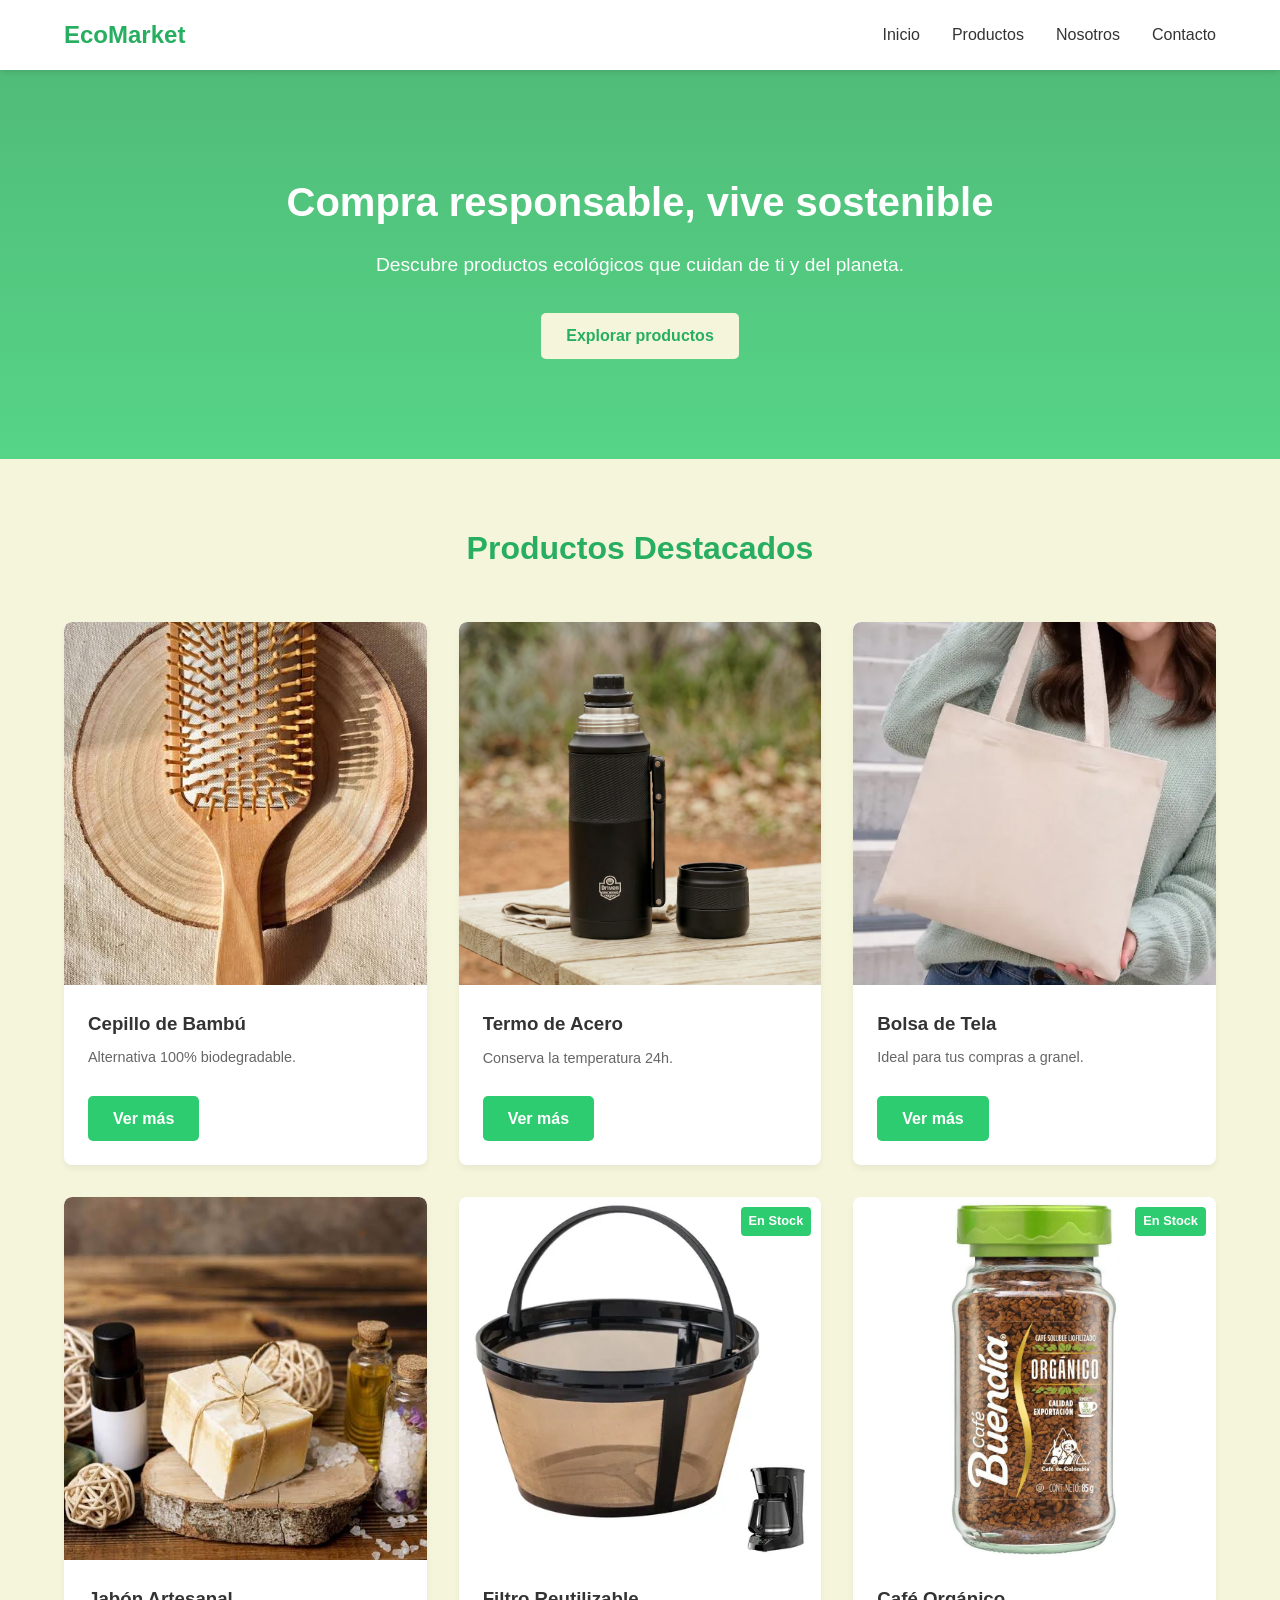
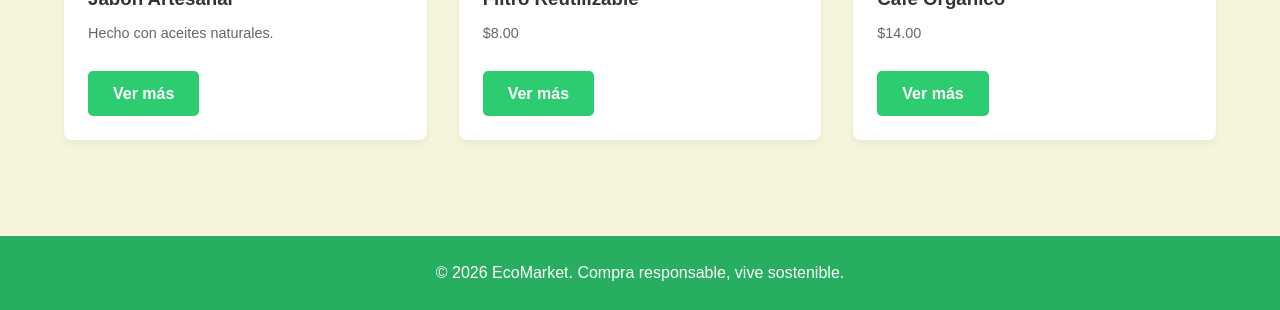
==== index.html @ ef02b25c "Add files via upload" ====
<!DOCTYPE html>
<html lang="es">
<head>
    <meta charset="UTF-8">
    <meta name="viewport" content="width=device-width, initial-scale=1.0">
    <title>EcoMarket | Compra responsable</title>
    <link rel="icon" type="image/png" href="/img/icons/imagen-todo-removebg-preview.png">
    <link rel="stylesheet" href="css/main.css">
    <link rel="stylesheet" href="css/layout.css">
    <link rel="stylesheet" href="css/components.css">
    <link rel="stylesheet" href="css/animations.css">
</head>
<body>
    <header class="header">
        <div class="logo">EcoMarket</div>
        
        <input type="checkbox" id="menu-toggle" class="menu-toggle">
        <label for="menu-toggle" class="menu-icon">&#9776;</label>
        
        <nav class="nav">
            <ul>
                <li><a href="index.html" class="active">Inicio</a></li>
                <li><a href="views/productos.html">Productos</a></li>
                <li><a href="views/sobre-nosotros.html">Nosotros</a></li>
                <li><a href="views/contacto.html">Contacto</a></li>
            </ul>
        </nav>
    </header>

    <main>
        <section class="hero">
            <div class="hero-content">
                <h1>Compra responsable, vive sostenible</h1>
                <p>Descubre productos ecológicos que cuidan de ti y del planeta.</p>
                <a href="views/productos.html" class="btn-cta">Explorar productos</a>
            </div>
        </section>

        <section class="productos-destacados">
            <h2>Productos Destacados</h2>
            <div class="grid-productos">
                <article class="card-producto">
                    <img src="/img/products/cepillo-bambu.jpg" alt="cepillo-bambu" class="img-producto">
                    <div class="info-producto">
                        <h3>Cepillo de Bambú</h3>
                        <p>Alternativa 100% biodegradable.</p>
                        <a href="views/productos.html" class="btn-secundario">Ver más</a>
                    </div>
                </article>
                
                <article class="card-producto">
                    <img src="/img/products/termo de acero.webp" alt="termo" class="img-producto">
                    <div class="info-producto">
                        <h3>Termo de Acero</h3>
                        <p>Conserva la temperatura 24h.</p>
                        <a href="views/productos.html" class="btn-secundario">Ver más</a>
                    </div>
                </article>

                <article class="card-producto">
                    <img src="/img/products/bolsa-tote-tela.webp" alt="bolsa-tote-tela" class="img-producto">
                    <div class="info-producto">
                        <h3>Bolsa de Tela</h3>
                        <p>Ideal para tus compras a granel.</p>
                        <a href="views/productos.html" class="btn-secundario">Ver más</a>
                    </div>
                </article>

                <article class="card-producto">
                    <img src="../img/products/jabon-artesanal.jpg" alt="jabon-artesanal" class="img-producto">
                    <div class="info-producto">
                        <h3>Jabón Artesanal</h3>
                        <p>Hecho con aceites naturales.</p>
                        <a href="views/productos.html" class="btn-secundario">Ver más</a>
                    </div>
                </article>

                <article class="card-producto cat-hogar pag-1 precio-bajo">
        <div class="etiqueta-stock stock-disponible">En Stock</div>
        <img src="/img/products/filtro-reutilizable.webp" alt="filtro-reutilizable" class="img-producto">
        <div class="info-producto">
            <h3>Filtro Reutilizable</h3>
            <p class="precio">$8.00</p>
            <div class="acciones-producto">
                <a href="#producto-5" class="btn-secundario">Ver más</a>
                
            </div>
        </div>
    </article>

                <article class="card-producto cat-alimento pag-2 precio-medio">
        <div class="etiqueta-stock stock-disponible">En Stock</div>
        <img src="/img/products/cafe-organico.webp" alt="cafe-organico" class="img-producto">
        <div class="info-producto">
            <h3>Café Orgánico</h3>
            <p class="precio">$14.00</p>
            <div class="acciones-producto">
                <a href="#producto-16" class="btn-secundario">Ver más</a>
              
            </div>
        </div>
    </article>
            </div>
        </section>
    </main>

    <footer class="footer">
        <p>&copy; 2026 EcoMarket. Compra responsable, vive sostenible.</p>
    </footer>
</body>
</html>
---- css/main.css ----
:root {
    --color-primario: #2ecc71;
    --color-secundario: #27ae60;
    --color-fondo: #f5f5dc; 
    --color-texto: #333333;
    --color-blanco: #ffffff;
    --fuente-principal: 'Segoe UI', Tahoma, Geneva, Verdana, sans-serif;
}

* {
    margin: 0;
    padding: 0;
    box-sizing: border-box;
}

body {
    font-family: var(--fuente-principal);
    background-color: var(--color-fondo);
    color: var(--color-texto);
    line-height: 1.6;
    display: flex;
    flex-direction: column;
    min-height: 100vh;
}

main {
    flex: 1;
}
---- css/layout.css ----
.header {
    background-color: var(--color-blanco);
    padding: 1rem 5%;
    display: flex;
    justify-content: space-between;
    align-items: center;
    box-shadow: 0 2px 5px rgba(0,0,0,0.1);
    position: sticky;
    top: 0;
    z-index: 100;
}

.logo {
    font-size: 1.5rem;
    font-weight: bold;
    color: var(--color-secundario);
}

.menu-toggle { display: none; }

.menu-icon {
    font-size: 1.5rem;
    cursor: pointer;
    color: var(--color-secundario);
}

.nav {
    display: none;
    width: 100%;
    position: absolute;
    top: 100%;
    left: 0;
    background-color: var(--color-blanco);
    box-shadow: 0 4px 6px rgba(0,0,0,0.1);
}

.nav ul {
    list-style: none;
    display: flex;
    flex-direction: column;
}

.nav ul li a {
    display: block;
    padding: 1rem;
    text-decoration: none;
    color: var(--color-texto);
    text-align: center;
    border-bottom: 1px solid #eee;
}

.menu-toggle:checked ~ .nav { display: block; }

.footer {
    background-color: var(--color-secundario);
    color: var(--color-blanco);
    text-align: center;
    padding: 1.5rem;
    margin-top: 2rem;
}

.hero {
    background: linear-gradient(rgba(39, 174, 96, 0.8), rgba(46, 204, 113, 0.8));
    color: var(--color-blanco);
    text-align: center;
    padding: 100px 20px;
    display: flex;
    justify-content: center;
    align-items: center;
}

.hero-content h1 {
    font-size: 2.5rem;
    margin-bottom: 1rem;
}

.hero-content p {
    font-size: 1.2rem;
    margin-bottom: 2rem;
}

.productos-destacados {
    padding: 4rem 5%;
    text-align: center;
}

.productos-destacados h2 {
    font-size: 2rem;
    color: var(--color-secundario);
    margin-bottom: 3rem;
}

.grid-productos {
    display: grid;
    grid-template-columns: 1fr;
    gap: 2rem;
}

@media (min-width: 600px) {
    .grid-productos { grid-template-columns: repeat(2, 1fr); }
}

@media (min-width: 768px) {
    .menu-icon { display: none; }
    .nav {
        display: flex;
        position: static;
        width: auto;
        box-shadow: none;
    }
    .nav ul { flex-direction: row; gap: 2rem; }
    .nav ul li a { padding: 0; border-bottom: none; }
}

@media (min-width: 900px) {
    .grid-productos { grid-template-columns: repeat(3, 1fr); }
}

.contenedor-catalogo {
    display: flex;
    flex-direction: column; 
    gap: 2rem;
    padding: 2rem 5%;
}

.sidebar-filtros {
    background-color: var(--color-blanco);
    padding: 1.5rem;
    border-radius: 8px;
    box-shadow: 0 2px 5px rgba(0,0,0,0.05);
}

.seccion-productos {
    flex: 1;
}

.grid-catalogo {
    display: grid;
    grid-template-columns: 1fr;
    gap: 1.5rem;
    margin-bottom: 2rem;
}

@media (min-width: 600px) {
    .grid-catalogo {
        grid-template-columns: repeat(2, 1fr); 
    }
}

@media (min-width: 600px) {
    .grid-catalogo {
        grid-template-columns: repeat(2, 1fr); 
    }
}

@media (min-width: 900px) {
    .contenedor-catalogo {
        flex-direction: row;
        align-items: flex-start;
    }

    .sidebar-filtros {
        width: 250px;
        position: sticky;
        top: 80px;
    }

    .grid-catalogo {
        grid-template-columns: repeat(4, 1fr); 
    }
}



.seccion-historia {
    display: flex;
    flex-direction: column;
    gap: 2rem;
    padding: 4rem 5%;
    align-items: center;
}

.historia-texto { flex: 1; }
.historia-texto h2 { font-size: 2rem; color: var(--color-secundario); margin-bottom: 1rem; }
.historia-texto h3 { font-size: 1.5rem; color: var(--color-primario); margin: 1.5rem 0 0.5rem; }
.historia-texto p { margin-bottom: 1rem; font-size: 1.1rem; }

.historia-imagen { flex: 1; width: 100%; }
.imagen-placeholder.grande { height: 350px; border-radius: 8px; }

.titulo-centrado {
    text-align: center;
    font-size: 2rem;
    color: var(--color-secundario);
    margin-bottom: 3rem;
}

.seccion-principios, .seccion-testimonios {
    padding: 4rem 5%;
    background-color: var(--color-blanco);
}

.seccion-testimonios {
    background-color: var(--color-fondo);
}

.grid-principios {
    display: grid;
    grid-template-columns: 1fr;
    gap: 2rem;
}

.carrusel-css {
    display: flex;
    gap: 1.5rem;
    overflow-x: auto;
    padding-bottom: 1.5rem;
    scroll-snap-type: x mandatory;
}

@media (min-width: 768px) {
    .seccion-historia {
        flex-direction: row; 
    }
    .grid-principios {
        grid-template-columns: repeat(3, 1fr);
    }
    .carrusel-css {
        justify-content: center; 
        overflow-x: visible;
    }
}

.contenedor-contacto {
    display: flex;
    flex-direction: column;
    gap: 3rem;
    padding: 4rem 5%;
    max-width: 1200px;
    margin: 0 auto;
}

.seccion-formulario {
    flex: 1;
    background-color: var(--color-blanco);
    padding: 2rem;
    border-radius: 8px;
    box-shadow: 0 4px 6px rgba(0,0,0,0.05);
}

.seccion-formulario h2 {
    color: var(--color-secundario);
    margin-bottom: 0.5rem;
}

.seccion-formulario p {
    margin-bottom: 2rem;
    color: #666;
}

.info-contacto {
    flex: 1;
    display: flex;
    flex-direction: column;
    gap: 2rem;
}

.mapa-placeholder {
    width: 100%;
    height: 250px;
    background-color: #d1d8d3;
    display: flex;
    justify-content: center;
    align-items: center;
    border-radius: 8px;
    color: #777;
    font-weight: bold;
}

@media (min-width: 900px) {
    .contenedor-contacto {
        flex-direction: row;
    }
}
---- css/components.css ----
.btn-cta, .btn-secundario {
    display: inline-block;
    text-decoration: none;
    padding: 10px 25px;
    border-radius: 5px;
    font-weight: bold;
}

.btn-cta {
    background-color: var(--color-fondo);
    color: var(--color-secundario);
}

.btn-secundario {
    background-color: var(--color-primario);
    color: var(--color-blanco);
    margin-top: 10px;
}

.card-producto {
    background-color: var(--color-blanco);
    border-radius: 8px;
    overflow: hidden;
    box-shadow: 0 4px 6px rgba(0,0,0,0.05);
    text-align: left;
}

.imagen-placeholder {
    background-color: #d1d8d3;
    height: 200px;
    display: flex;
    justify-content: center;
    align-items: center;
    color: #777;
    font-weight: bold;
}

.info-producto { padding: 1.5rem; }
.info-producto h3 { margin-bottom: 0.5rem; color: var(--color-texto); }
.info-producto p { color: #666; font-size: 0.9rem; margin-bottom: 1rem; }

.input-busqueda {
    width: 100%;
    padding: 0.8rem;
    border: 1px solid #ccc;
    border-radius: 5px;
    margin-bottom: 1.5rem;
    font-family: inherit;
}

.grupo-filtro h3 {
    font-size: 1.1rem;
    color: var(--color-secundario);
    margin-bottom: 0.5rem;
    border-bottom: 1px solid #eee;
    padding-bottom: 0.3rem;
}

.lista-filtros {
    list-style: none;
    margin-bottom: 1.5rem;
}

.lista-filtros li {
    margin-bottom: 0.5rem;
}

.lista-filtros label {
    cursor: pointer;
    color: #555;
    font-size: 0.95rem;
    display: flex;
    align-items: center;
    gap: 0.5rem;
}

.paginacion {
    display: flex;
    justify-content: center;
    gap: 0.5rem;
    margin-top: 2rem;
}

.btn-pagina {
    display: inline-block;
    padding: 8px 12px;
    background-color: var(--color-blanco);
    color: var(--color-texto);
    text-decoration: none;
    border-radius: 4px;
    border: 1px solid #ddd;
    font-weight: bold;
}

.btn-pagina.active, .btn-pagina:hover {
    background-color: var(--color-primario);
    color: var(--color-blanco);
    border-color: var(--color-primario);
}

.tarjeta-principio {
    text-align: center;
    padding: 2rem;
    border: 1px solid #eaeaea;
    border-radius: 8px;
    background-color: var(--color-blanco);
}

.icono-placeholder {
    font-size: 3rem;
    margin-bottom: 1rem;
}

.tarjeta-principio h3 {
    color: var(--color-secundario);
    margin-bottom: 0.5rem;
}

.formulario-contacto {
    display: flex;
    flex-direction: column;
    gap: 1.5rem;
}

.grupo-input {
    display: flex;
    flex-direction: column;
    gap: 0.5rem;
}

.grupo-input label {
    font-weight: bold;
    color: var(--color-texto);
}

.input-form {
    padding: 10px;
    border: 2px solid #ccc;
    border-radius: 5px;
    font-family: inherit;
    font-size: 1rem;
    outline: none;
    transition: border-color 0.3s ease;
}

.input-form:not(:placeholder-shown):valid {
    border-color: #2ecc71; 
    background-color: #f0fdf4;
}

.input-form:not(:placeholder-shown):invalid {
    border-color: #e74c3c; 
    background-color: #fef2f2;
}

.detalles-contacto h3, .redes-sociales h3 {
    color: var(--color-secundario);
    margin-bottom: 1rem;
}

.iconos-redes {
    display: flex;
    gap: 1rem;
}

.icono-red {
    display: flex;
    justify-content: center;
    align-items: center;
    width: 40px;
    height: 40px;
    background-color: var(--color-secundario);
    color: var(--color-blanco);
    text-decoration: none;
    border-radius: 50%;
    font-weight: bold;
}

.modal-producto {
    position: fixed;
    top: 0;
    left: 0;
    width: 100%;
    height: 100%;
    background-color: rgba(0, 0, 0, 0.7);
    display: flex;
    justify-content: center;
    align-items: center;
    z-index: 1000;

    opacity: 0;
    visibility: hidden;
    transition: opacity 0.3s ease, visibility 0.3s ease;
}


.modal-producto:target {
    opacity: 1;
    visibility: visible;
}

.modal-contenido {
    background-color: var(--color-blanco);
    padding: 2rem;
    border-radius: 8px;
    width: 90%;
    max-width: 500px;
    position: relative;
    text-align: center;
    box-shadow: 0 5px 15px rgba(0,0,0,0.3);
}

.modal-contenido h2 {
    color: var(--color-secundario);
    margin-bottom: 1rem;
    margin-top: 1rem;
}

.modal-contenido .imagen-placeholder {
    margin-bottom: 1rem;
}

.btn-cerrar {
    position: absolute;
    top: 10px;
    right: 15px;
    font-size: 1.8rem;
    color: #999;
    text-decoration: none;
    font-weight: bold;
    line-height: 1;
}

.btn-cerrar:hover {
    color: #e74c3c;
}

.precio-modal {
    font-size: 1.5rem;
    color: var(--color-primario);
    font-weight: bold;
    margin: 1rem 0;
}

.filtro-oculto {
    display: none;
}

.label-filtro {
    cursor: pointer;
    transition: color 0.3s ease;
}

.label-filtro:hover {
    color: var(--color-primario);
}

#cat-todos:checked ~ .sidebar-filtros label[for="cat-todos"],
#cat-hogar:checked ~ .sidebar-filtros label[for="cat-hogar"],
#cat-cuidado:checked ~ .sidebar-filtros label[for="cat-cuidado"] {
    color: var(--color-primario);
    font-weight: bold;
}

#cat-hogar:checked ~ .seccion-productos .card-producto:not(.cat-hogar) {
    display: none;
}

#cat-cuidado:checked ~ .seccion-productos .card-producto:not(.cat-cuidado) {
    display: none;
}



.filtro-oculto {
    display: none;
}

.label-filtro {
    cursor: pointer;
    transition: color 0.3s ease;
}

.label-filtro:hover {
    color: var(--color-primario);
}

#cat-todos:checked ~ .sidebar-filtros label[for="cat-todos"],
#cat-hogar:checked ~ .sidebar-filtros label[for="cat-hogar"],
#cat-moda:checked ~ .sidebar-filtros label[for="cat-moda"],
#cat-cuidado:checked ~ .sidebar-filtros label[for="cat-cuidado"],
#cat-alimento:checked ~ .sidebar-filtros label[for="cat-alimento"] {
    color: var(--color-primario);
    font-weight: bold;
}

#cat-hogar:checked ~ .seccion-productos .card-producto:not(.cat-hogar),
#cat-moda:checked ~ .seccion-productos .card-producto:not(.cat-moda),
#cat-cuidado:checked ~ .seccion-productos .card-producto:not(.cat-cuidado),
#cat-alimento:checked ~ .seccion-productos .card-producto:not(.cat-alimento) {
    display: none;
}

.card-producto {
    position: relative;
}

.etiqueta-stock {
    position: absolute;
    top: 10px;
    right: 10px;
    padding: 4px 8px;
    border-radius: 4px;
    font-size: 0.8rem;
    font-weight: bold;
    color: var(--color-blanco);
    z-index: 2;
}

.stock-disponible { background-color: var(--color-primario); }
.stock-agotado { background-color: #e74c3c; }

.acciones-producto {
    display: flex;
    justify-content: space-between;
    align-items: center;
    margin-top: 10px;
}

.btn-favorito {
    font-size: 1.5rem;
    color: #ccc;
    text-decoration: none;
    cursor: pointer;
    transition: color 0.2s ease, transform 0.2s ease;
}

.btn-favorito:active,
.btn-favorito:focus {
    color: #e74c3c; 
    transform: scale(1.2);
}

.btn-pagina {
    cursor: pointer;
    user-select: none;
}

#pag-1:checked ~ .seccion-productos .paginacion label[for="pag-1"],
#pag-2:checked ~ .seccion-productos .paginacion label[for="pag-2"],
#pag-3:checked ~ .seccion-productos .paginacion label[for="pag-3"] {
    background-color: var(--color-primario);
    color: var(--color-blanco);
    border-color: var(--color-primario);
}

#pag-1:checked ~ .seccion-productos .card-producto:not(.pag-1),
#pag-2:checked ~ .seccion-productos .card-producto:not(.pag-2),
#pag-3:checked ~ .seccion-productos .card-producto:not(.pag-3) {
    display: none;
}

#precio-todos:checked ~ .sidebar-filtros label[for="precio-todos"],
#precio-bajo:checked ~ .sidebar-filtros label[for="precio-bajo"],
#precio-medio:checked ~ .sidebar-filtros label[for="precio-medio"],
#precio-alto:checked ~ .sidebar-filtros label[for="precio-alto"] {
    color: var(--color-primario);
    font-weight: bold;
}

#precio-bajo:checked ~ .seccion-productos .card-producto:not(.precio-bajo),
#precio-medio:checked ~ .seccion-productos .card-producto:not(.precio-medio),
#precio-alto:checked ~ .seccion-productos .card-producto:not(.precio-alto) {
    display: none;
}

.btn-flotante-carrito {
    position: fixed;
    bottom: 20px;
    right: 20px;
    background-color: var(--color-primario);
    color: var(--color-blanco);
    width: 60px;
    height: 60px;
    border-radius: 50%;
    display: flex;
    justify-content: center;
    align-items: center;
    font-size: 1.8rem;
    text-decoration: none;
    box-shadow: 0 4px 10px rgba(0,0,0,0.3);
    z-index: 1000;
    transition: transform 0.3s ease, background-color 0.3s ease;
}

.btn-flotante-carrito:hover {
    transform: scale(1.1); 
    background-color: var(--color-secundario);
}

.badge-carrito {
    position: absolute;
    top: -5px;
    right: -5px;
    background-color: #e74c3c;
    color: white;
    font-size: 0.9rem;
    font-weight: bold;
    width: 24px;
    height: 24px;
    border-radius: 50%;
    display: flex;
    justify-content: center;
    align-items: center;
    border: 2px solid var(--color-blanco);
}

.img-producto {
    width: 100%;
    aspect-ratio: 1 / 1;
    object-fit: cover;
    border-radius: 8px 8px 0 0;
    display: block;
}

.modal-contenido .img-producto {
    width: 100%;
    aspect-ratio: auto; 
    max-height: 300px;
    object-fit: contain;
    border-radius: 8px;
    margin-bottom: 1rem;
}

.img-nosotros {
    width: 100%;
    max-width: 500px; 
    height: auto; 
    display: block;
    margin: 2rem auto; 
    border-radius: 12px; 
    box-shadow: 0 4px 10px rgba(0,0,0,0.1);
}

.grid-resenas {
    display: grid;
    grid-template-columns: repeat(auto-fit, minmax(300px, 1fr));
    gap: 2rem;
    max-width: 1200px;
    margin: 0 auto; 
    padding: 0 20px;
}

.card-resena {
    background-color: var(--color-blanco);
    padding: 1.5rem;
    border-radius: 10px;
    box-shadow: 0 4px 15px rgba(0,0,0,0.05);
}

.cliente-encabezado {
    display: flex;
    justify-content: space-between; 
    align-items: center;
    margin-bottom: 15px;
    padding-bottom: 10px;
    border-bottom: 1px solid #eee;
}

.nombre-cliente {
    font-weight: bold;
    color: var(--color-primario);
}

.card-resena p {
    margin-bottom: 15px;
    font-style: italic;
    color: var(--color-texto);
}

.img-resena-producto {
    width: 120px;  
    height: 120px; 
    object-fit: cover; 
    border-radius: 8px;
    box-shadow: 0 2px 5px rgba(0,0,0,0.1);
    display: block;
}

.contenedor-contacto {
    display: grid;
    grid-template-columns: 1fr;
    gap: 3rem;
    padding: 2rem 5%;
    max-width: 1200px;
    margin: 0 auto;
}

.info-contacto iframe {
    width: 100% !important; 
    height: 300px;
    border-radius: 8px;
    box-shadow: 0 4px 10px rgba(0,0,0,0.1);
}

.formulario-contacto {
    display: flex;
    flex-direction: column;
    gap: 1.5rem;
    margin-top: 1rem;
}

.grupo-input {
    display: flex;
    flex-direction: column;
    gap: 0.5rem;
}

.grupo-input label {
    font-weight: bold;
    color: var(--color-texto);
}

.input-form {
    width: 100%;
    padding: 0.8rem;
    border: 1px solid #ccc;
    border-radius: 6px;
    font-family: inherit;
    font-size: 1rem;
}

.input-form:focus {
    outline: none;
    border-color: var(--color-primario);
    box-shadow: 0 0 5px rgba(0, 150, 136, 0.3); 
}

.detalles-contacto {
    margin: 2rem 0;
}

.detalles-contacto p {
    margin-bottom: 0.5rem;
}

.iconos-redes {
    display: flex;
    gap: 1rem;
    margin-top: 1rem;
}

.icono-red {
    background-color: var(--color-primario);
    color: white;
    padding: 0.5rem 1rem;
    border-radius: 4px;
    text-decoration: none;
    font-weight: bold;
}

@media (min-width: 768px) {
    .contenedor-contacto {
        grid-template-columns: 1fr 1fr; 
        align-items: start;
    }

    .info-contacto iframe {
        height: 400px;
    }
}
---- css/animations.css ----
.icono-red {
    transition: transform 0.3s ease, background-color 0.3s ease;
}

.icono-red:hover {
    transform: scale(1.15); 
    background-color: var(--color-primario);
}


.card-producto { 
    transition: transform 0.3s cubic-bezier(0.25, 0.8, 0.25, 1), box-shadow 0.3s cubic-bezier(0.25, 0.8, 0.25, 1); 
}

.card-producto:hover { 
    transform: translateY(-8px); 
    box-shadow: 0 12px 20px rgba(0,0,0,0.1); 
}
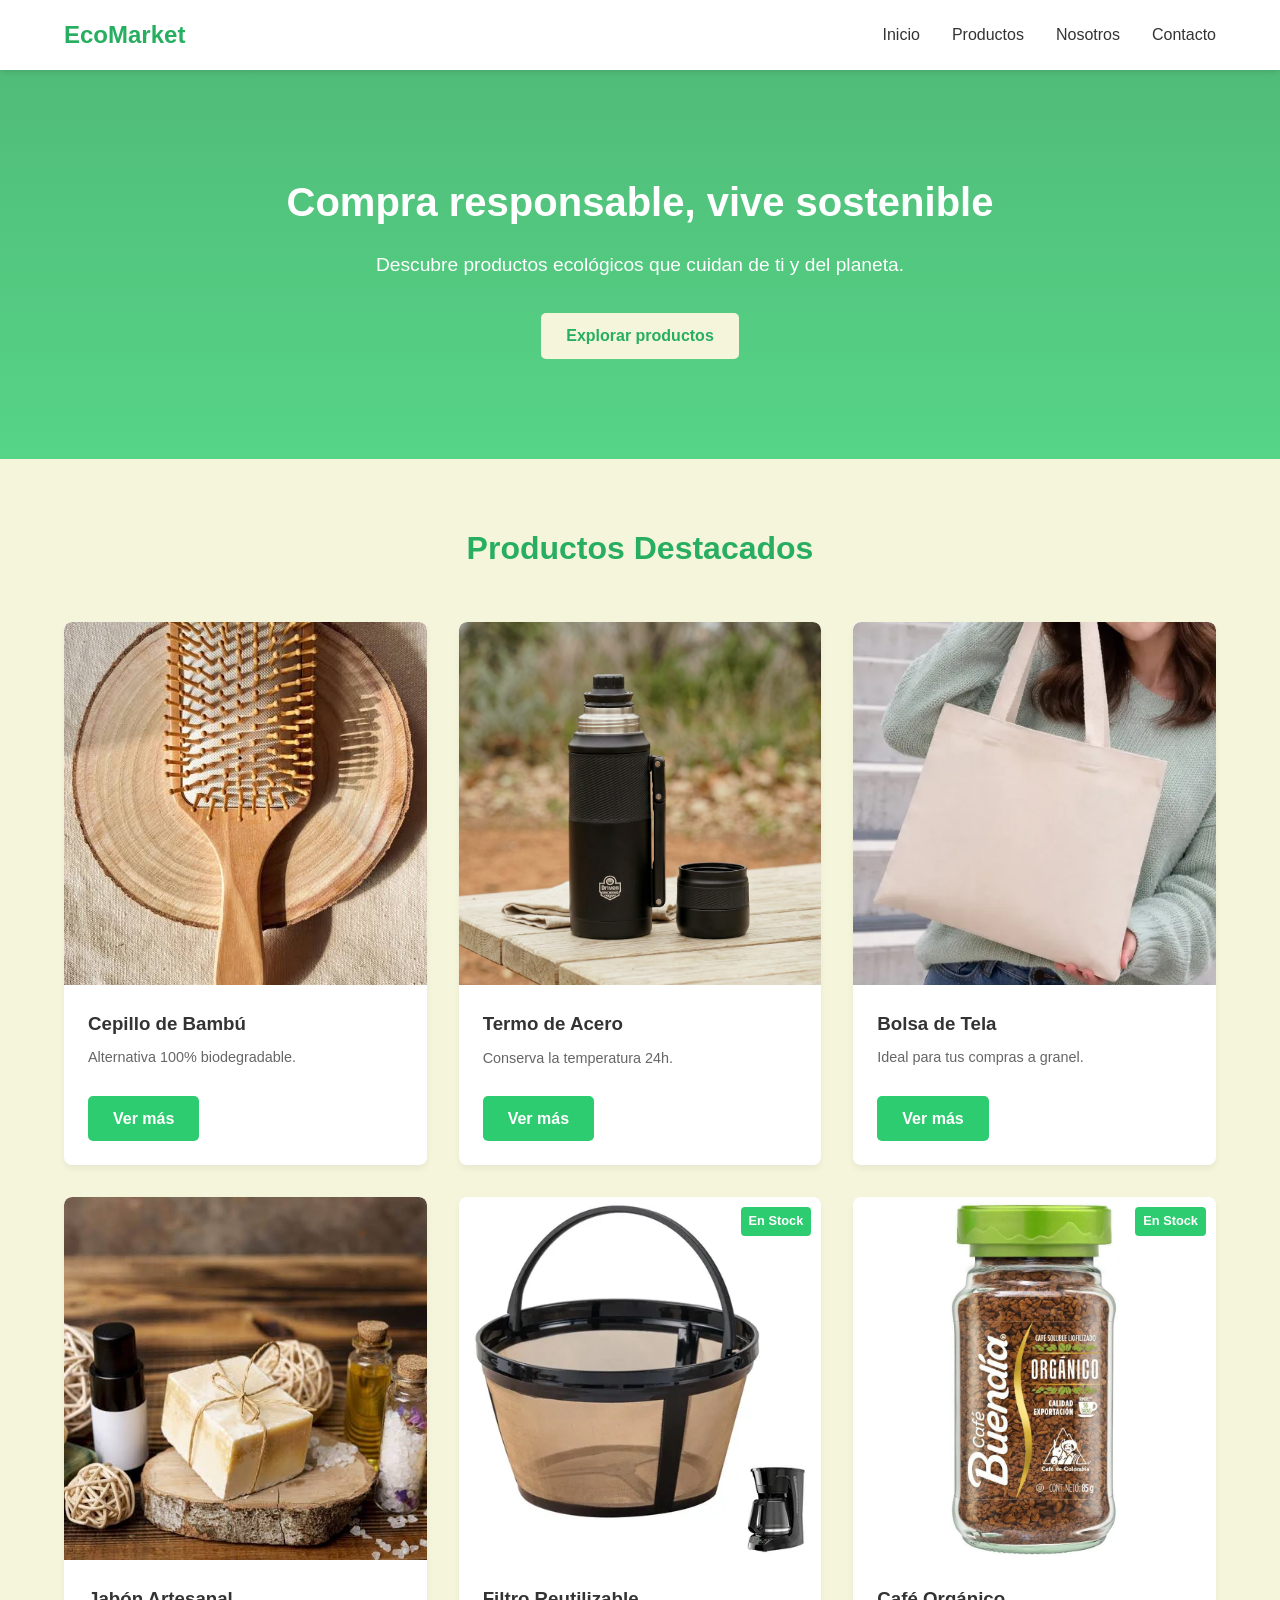
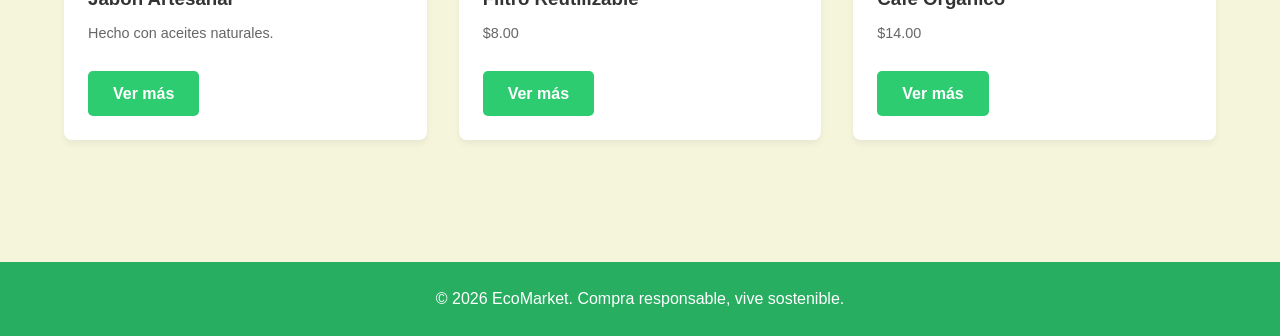
==== commit 3325b775: "adios" ====
--- a/index.html
+++ b/index.html
@@ -10,6 +10,8 @@
     <link rel="stylesheet" href="css/components.css">
     <link rel="stylesheet" href="css/animations.css">
 </head>
+
+
 <body>
     <header class="header">
         <div class="logo">EcoMarket</div>
@@ -103,7 +105,7 @@
             </div>
         </section>
     </main>
-
+    <br>  
     <footer class="footer">
         <p>&copy; 2026 EcoMarket. Compra responsable, vive sostenible.</p>
     </footer>
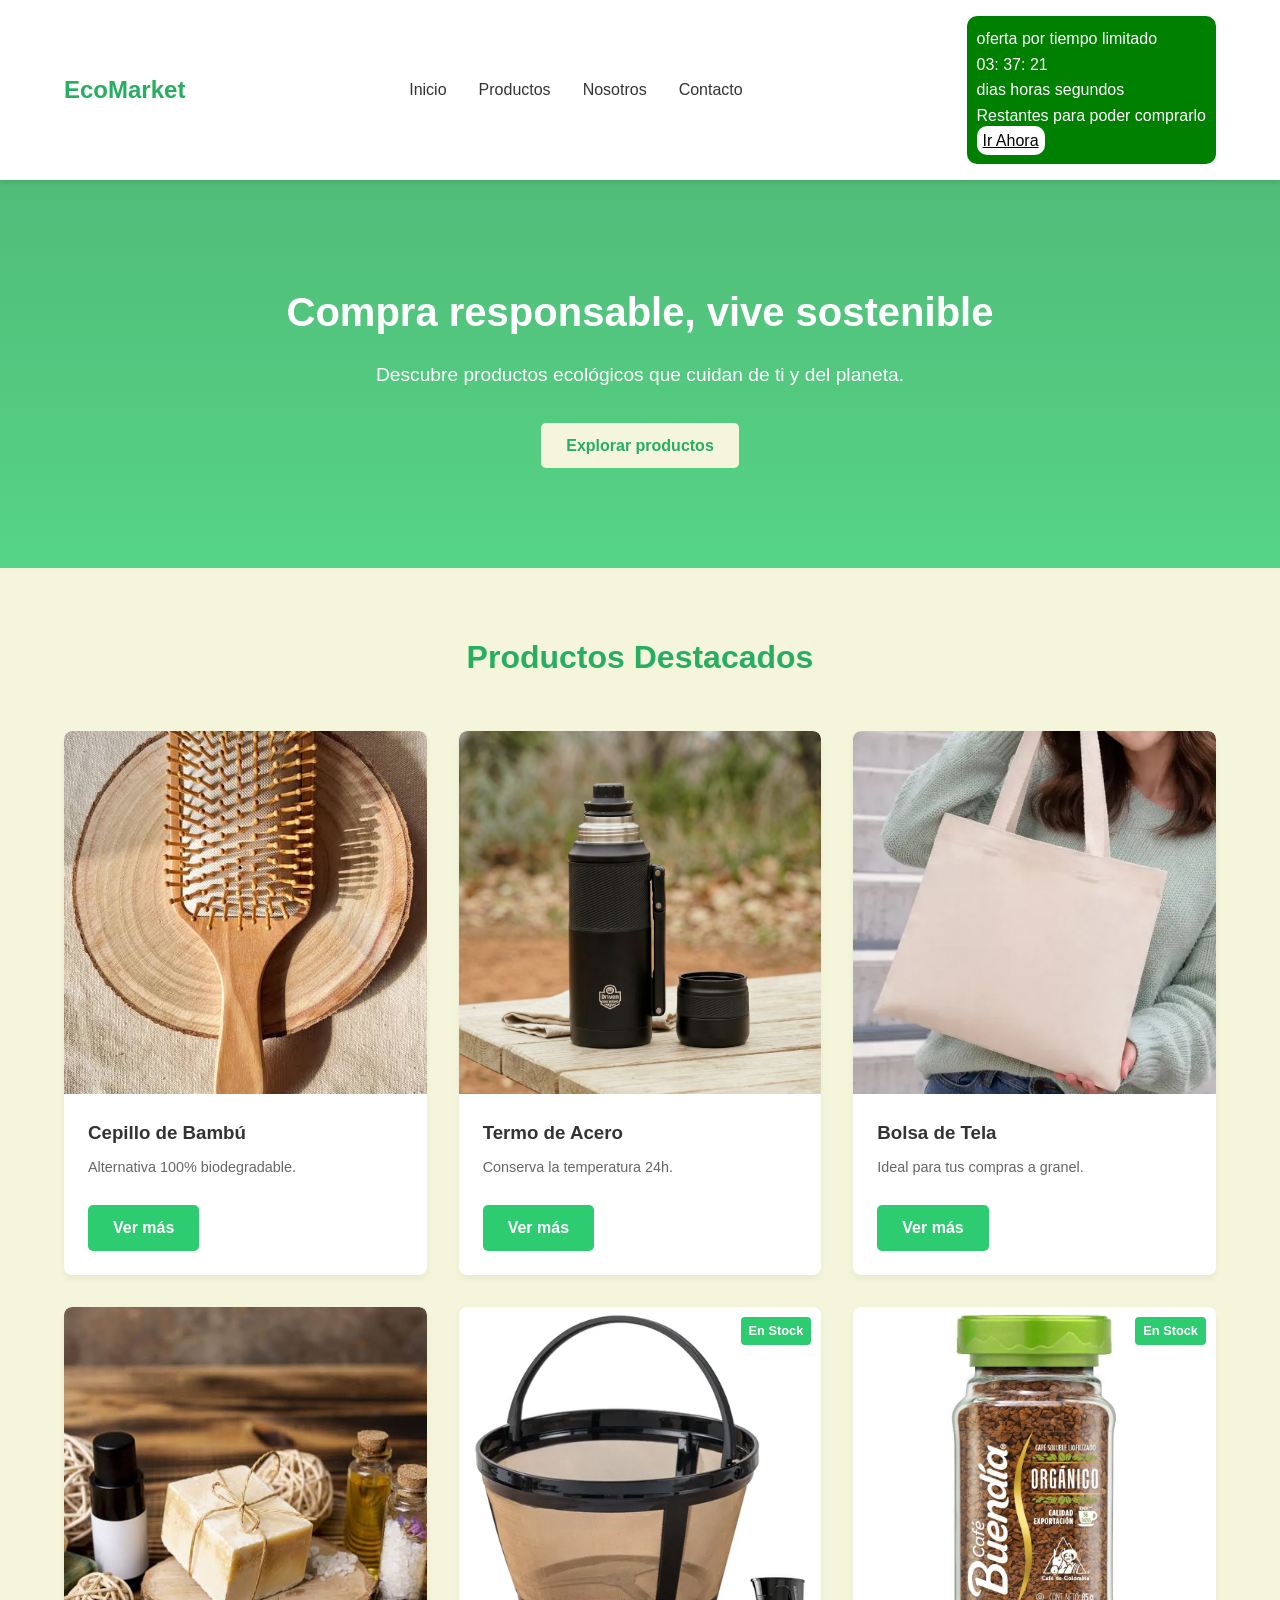
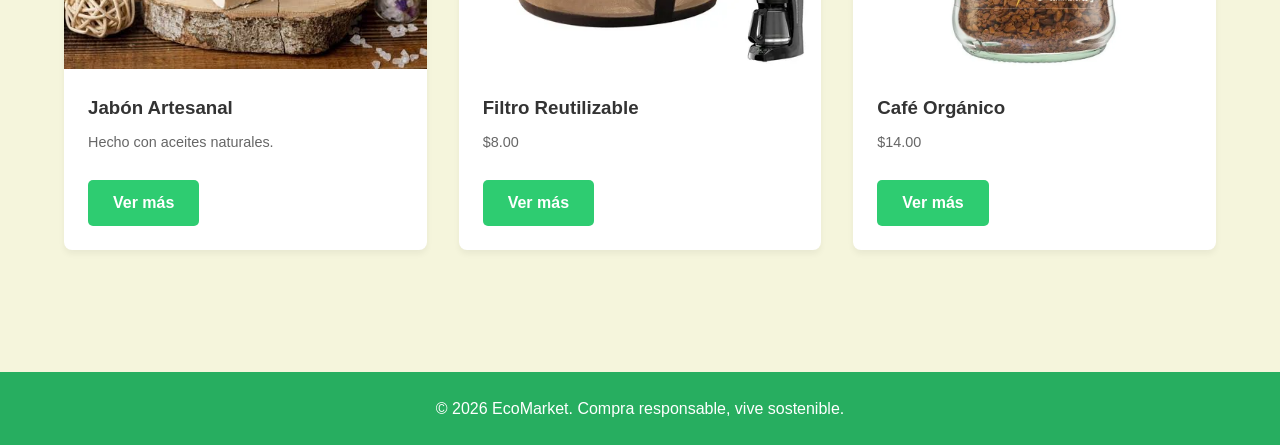
==== commit e6c3d109: "examen super bien hecho y pa ponerle un 100" ====
--- a/index.html
+++ b/index.html
@@ -27,6 +27,27 @@
                 <li><a href="views/contacto.html">Contacto</a></li>
             </ul>
         </nav>
+
+        <div class="promocion"> 
+            <section class="op">
+                <p>oferta por tiempo limitado</p>
+        
+                    <tr class="op">
+                        <td>03:         </td>
+                        <td>37:</td>
+                        <td>21</td>
+                    </tr>
+                        <br>
+                    <tr>
+                        <td>dias</td>
+                        <td>horas</td>
+                        <td>segundos</td>
+                    </tr>
+                <p>Restantes para poder comprarlo</p>
+                <a href="views/productos.html" class="btn-hola">Ir Ahora</a>
+            </section>
+        </div>
+
     </header>
 
     <main>
--- a/css/layout.css
+++ b/css/layout.css
@@ -281,4 +281,26 @@
     .contenedor-contacto {
         flex-direction: row;
     }
-}+}
+
+.promocion{
+    padding:10px;
+    background:green;
+    border-radius: 10px;
+    box-shadow: 4;
+    align-items: center;
+    display: flex;
+}           
+
+.op{
+    color:white
+}
+
+.btn-hola{
+    background-color:white;
+    padding: 6px;
+    border-radius: 10px;
+    color: black;
+}
+
+
